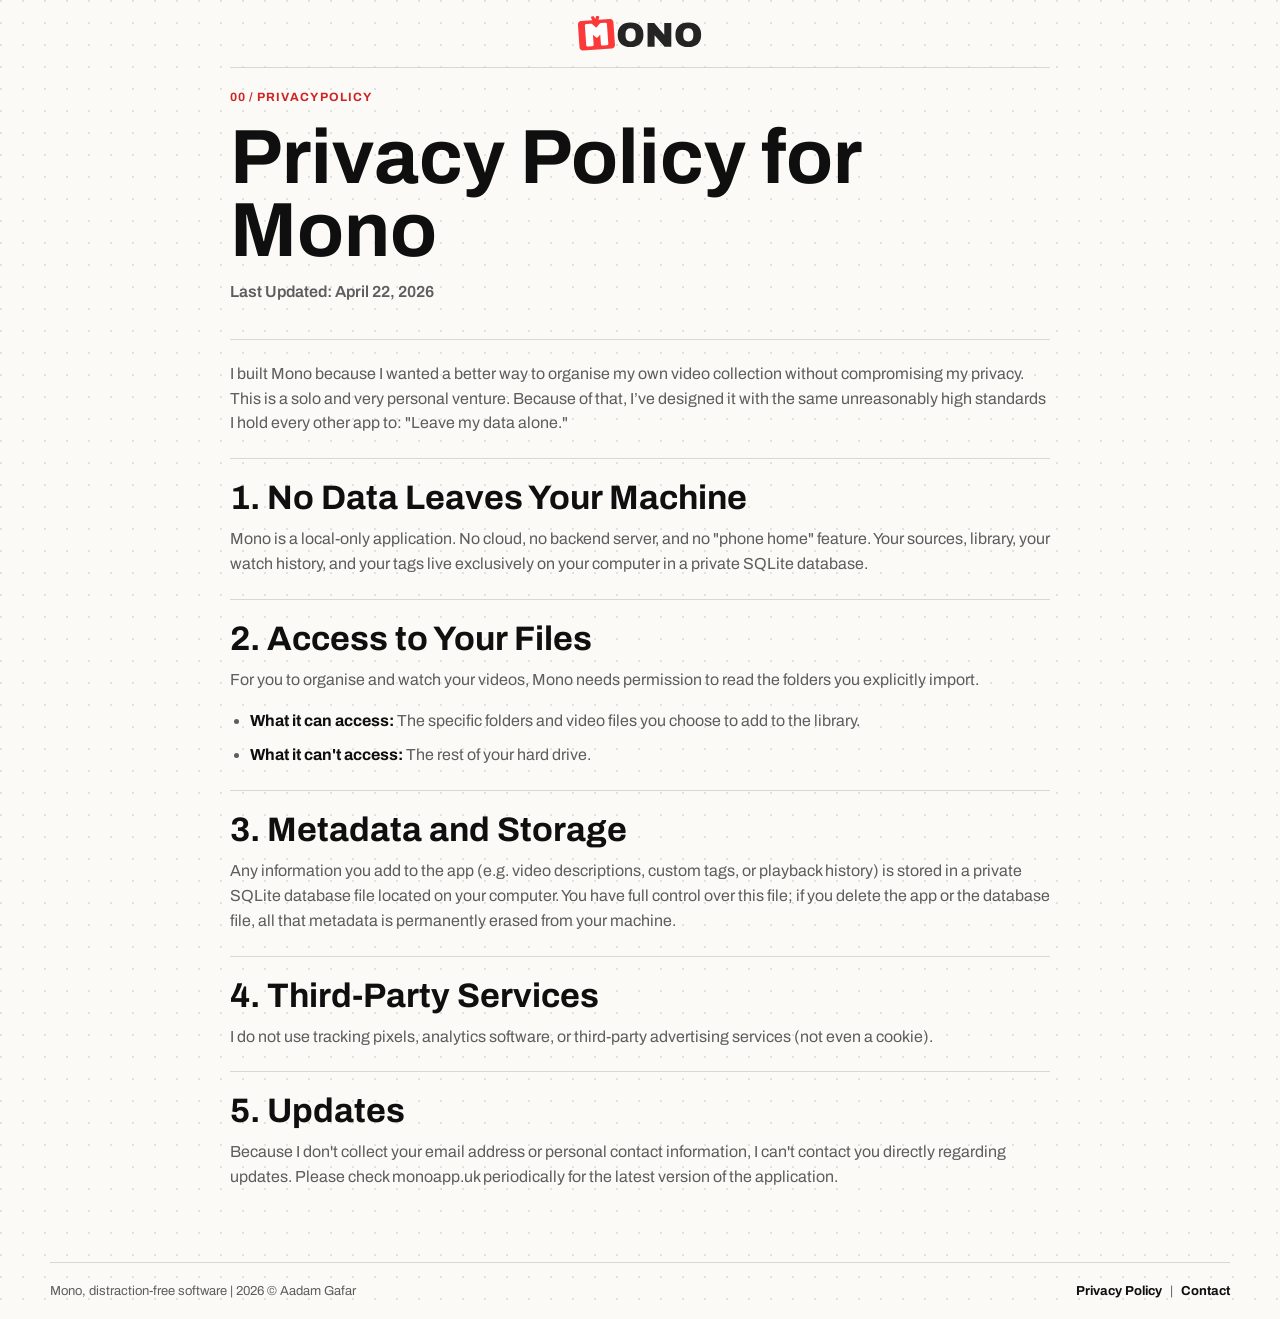
==== privacy.html @ 4a1cb00e "added privacy policy" ====
<!DOCTYPE html>
<html lang="en">

<head>
  <meta charset="UTF-8">
  <meta name="viewport" content="width=device-width, initial-scale=1.0">
  <meta name="description" content="Privacy policy for Mono, distraction-free software">
  <meta property="og:title" content="Mono Privacy Policy">
  <meta property="og:description" content="Privacy policy for Mono, distraction-free software">
  <meta property="og:type" content="website">
  <meta property="og:url" content="https://monoapp.uk/privacy.html">
  <title>Privacy Policy | Mono</title>
  <link rel="preconnect" href="https://fonts.googleapis.com">
  <link rel="preconnect" href="https://fonts.gstatic.com" crossorigin>
  <link href="https://fonts.googleapis.com/css2?family=Archivo:wght@400;500;600;700&display=swap" rel="stylesheet">
  <link rel="stylesheet" href="style.css">
  <link rel="icon" type="image/svg+xml" href="art/icon.svg">
</head>

<body>
  <header class="site-header" aria-label="Site header">
    <a class="brand" href="index.html" aria-label="Mono home">
      <img src="art/logo_dark_text.svg" alt="Mono" width="124" height="36">
    </a>
  </header>

  <main>
    <article class="policy-page" aria-labelledby="privacy-title">
      <div class="section-label">00 / Privacy Policy</div>
      <h1 id="privacy-title">Privacy Policy for Mono</h1>
      <p class="policy-updated">Last Updated: April 22, 2026</p>

      <section class="policy-section">
        <p>
          I built Mono because I wanted a better way to organise my own video collection without compromising my
          privacy. This is a solo and very personal venture. Because of that, I’ve designed it with the same
          unreasonably high standards I hold every other app to: "Leave my data alone."
        </p>
      </section>

      <section class="policy-section">
        <h2>1. No Data Leaves Your Machine</h2>
        <p>
          Mono is a local-only application. No cloud, no backend server, and no "phone home" feature. Your sources,
          library, your watch history, and your tags live exclusively on your computer in a private SQLite database.
        </p>
      </section>

      <section class="policy-section">
        <h2>2. Access to Your Files</h2>
        <p>
          For you to organise and watch your videos, Mono needs permission to read the folders you explicitly import.
        </p>
        <ul class="policy-list">
          <li><strong>What it can access:</strong> The specific folders and video files you choose to add to the
            library.</li>
          <li><strong>What it can't access:</strong> The rest of your hard drive.</li>
        </ul>
      </section>

      <section class="policy-section">
        <h2>3. Metadata and Storage</h2>
        <p>
          Any information you add to the app (e.g. video descriptions, custom tags, or playback history) is stored in a
          private SQLite database file located on your computer. You have full control over this file; if you delete the
          app or the database file, all that metadata is permanently erased from your machine.
        </p>
      </section>

      <section class="policy-section">
        <h2>4. Third-Party Services</h2>
        <p>
          I do not use tracking pixels, analytics software, or third-party advertising services (not even a cookie).
        </p>
      </section>

      <section class="policy-section">
        <h2>5. Updates</h2>
        <p>
          Because I don't collect your email address or personal contact information, I can't contact you directly
          regarding updates. Please check monoapp.uk periodically for the latest version of the application.
        </p>
      </section>
    </article>
  </main>

  <footer class="site-footer">
    <p>Mono, distraction-free software | 2026 &copy; Aadam Gafar</p>
    <nav class="footer-links" aria-label="Footer links">
      <a href="privacy.html" aria-current="page">Privacy Policy</a>
      <span aria-hidden="true">|</span>
      <a href="mailto:contact@monoapp.uk">Contact</a>
    </nav>
  </footer>
</body>

</html>
---- style.css ----
* {
  box-sizing: border-box;
}

:root {
  --color-text: #0f0f0f;
  --color-muted: #5d5d5d;
  --color-line: #d8d8d8;
  --color-bg: #ffffff;
  --color-bg-soft: #fbfaf7;
  --color-red: #cd2424;
  --max-width: 1180px;
}

html {
  min-height: 100%;
  scroll-behavior: smooth;
}

body {
  display: flex;
  flex-direction: column;
  min-height: 100vh;
  margin: 0;
  background:
    radial-gradient(circle at 1px 1px, rgba(15, 15, 15, 0.11) 1.15px, transparent 1.35px),
    linear-gradient(var(--color-bg-soft), var(--color-bg-soft));
  background-size: 22px 22px, auto;
  color: var(--color-text);
  font-family: "Archivo", Arial, Helvetica, sans-serif;
  font-size: 16px;
  line-height: 1.55;
  text-rendering: optimizeLegibility;
}

main {
  flex: 1;
}

@keyframes enter-soft {
  from {
    opacity: 0;
    transform: translateY(10px);
  }

  to {
    opacity: 1;
    transform: translateY(0);
  }
}

@keyframes enter-visual {
  from {
    opacity: 0;
    transform: translateY(8px) scale(0.985);
  }

  to {
    opacity: 1;
    transform: translateY(0) scale(1);
  }
}

@keyframes draw-divider {
  from {
    border-top-color: transparent;
  }

  to {
    border-top-color: var(--color-line);
  }
}

img {
  display: block;
  max-width: 100%;
  height: auto;
}

a {
  color: inherit;
  text-decoration: none;
}

a:focus-visible,
button:focus-visible {
  outline: 2px solid var(--color-red);
  outline-offset: 4px;
}

.site-header {
  display: flex;
  align-items: center;
  justify-content: center;
  width: min(100% - 32px, var(--max-width));
  margin: 0 auto;
  padding: 16px 0;
  animation: enter-soft 480ms cubic-bezier(0.2, 0.8, 0.2, 1) both;
}

.brand {
  display: inline-flex;
  align-items: center;
}

.brand img {
  width: 124px;
  height: auto;
}

.eyebrow,
.section-label {
  margin: 0 0 16px;
  color: var(--color-red);
  font-size: 12px;
  font-weight: 700;
  letter-spacing: 0.08em;
  line-height: 1.2;
  text-transform: uppercase;
}

h1,
h2,
h3,
p {
  margin-top: 0;
}

h1 {
  max-width: 760px;
  margin-bottom: 14px;
  font-size: clamp(42px, 6vw, 78px);
  font-weight: 700;
  line-height: 0.96;
  letter-spacing: 0;
}

h2 {
  margin-bottom: 16px;
  font-size: clamp(32px, 4vw, 54px);
  font-weight: 700;
  line-height: 1;
  letter-spacing: 0;
}

h3 {
  margin-bottom: 10px;
  font-size: 21px;
  line-height: 1.2;
}

.product-copy p,
.product-download {
  color: var(--color-muted);
}

.store-links {
  display: flex;
  flex-wrap: wrap;
  gap: 12px;
}

.download-link {
  display: inline-flex;
  align-items: center;
  justify-content: center;
  min-height: 46px;
  border: 1px solid var(--color-text);
  padding: 12px 18px;
  font-size: 14px;
  font-weight: 700;
  line-height: 1;
}

.download-link {
  border-color: var(--color-red);
  background: var(--color-red);
  color: #ffffff;
}

.download-link:hover {
  background: var(--color-text);
  border-color: var(--color-text);
  color: #ffffff;
}

.product-visual {
  margin: 0;
  animation: enter-visual 620ms cubic-bezier(0.2, 0.8, 0.2, 1) both;
}

.product-section {
  width: min(100% - 32px, var(--max-width));
  margin: 0 auto;
  border-top: 1px solid var(--color-line);
  padding: 18px 0;
  animation: draw-divider 500ms ease both;
}

.product-section:nth-child(1) {
  animation-delay: 80ms;
}

.product-section:nth-child(2) {
  animation-delay: 180ms;
}

.policy-page {
  width: min(100% - 32px, 820px);
  margin: 0 auto;
  border-top: 1px solid var(--color-line);
  padding: 22px 0 56px;
  animation: draw-divider 500ms ease both;
}

.policy-page h1 {
  margin-bottom: 12px;
}

.policy-updated {
  margin-bottom: 34px;
  color: var(--color-muted);
  font-weight: 600;
}

.policy-section {
  border-top: 1px solid var(--color-line);
  padding: 22px 0 0;
  animation: enter-soft 560ms cubic-bezier(0.2, 0.8, 0.2, 1) both;
}

.policy-section + .policy-section {
  margin-top: 22px;
}

.policy-section h2 {
  margin-bottom: 12px;
  font-size: clamp(24px, 3vw, 34px);
}

.policy-section p {
  color: var(--color-muted);
}

.policy-list {
  display: grid;
  gap: 10px;
  margin: 14px 0 0;
  padding-left: 20px;
  color: var(--color-muted);
}

.policy-list strong {
  color: var(--color-text);
}

.policy-contact {
  margin-top: 8px;
}

.product-grid {
  display: grid;
  grid-template-columns: minmax(0, 1.08fr) minmax(280px, 0.92fr);
  align-items: center;
  gap: clamp(12px, 2vw, 24px);
}

.product-grid-visual-first {
  grid-template-columns: minmax(280px, 0.92fr) minmax(0, 1.08fr);
}

.product-grid-visual-first .product-copy {
  grid-column: 2;
}

.product-grid-visual-first .product-visual {
  grid-column: 1;
  grid-row: 1;
}

.product-copy {
  max-width: 560px;
  animation: enter-soft 560ms cubic-bezier(0.2, 0.8, 0.2, 1) both;
}

.product-section:nth-child(1) .product-copy {
  animation-delay: 130ms;
}

.product-section:nth-child(1) .product-visual {
  animation-delay: 210ms;
}

.product-section:nth-child(2) .product-copy {
  animation-delay: 260ms;
}

.product-section:nth-child(2) .product-visual {
  animation-delay: 340ms;
}

.feature-list {
  display: grid;
  gap: 12px;
  margin: 18px 0 0;
  padding: 0;
  list-style: none;
}

.feature-list li {
  border-top: 1px solid var(--color-line);
  padding-top: 10px;
  font-weight: 600;
}

.product-download {
  margin-top: 20px;
}

.site-footer {
  display: flex;
  align-items: center;
  justify-content: space-between;
  gap: 16px;
  width: min(100% - 32px, var(--max-width));
  margin: auto auto 0;
  border-top: 1px solid var(--color-line);
  padding: 18px 0;
  color: var(--color-muted);
  font-size: 13px;
  animation: enter-soft 520ms cubic-bezier(0.2, 0.8, 0.2, 1) 440ms both;
}

.site-footer p {
  margin: 0;
}

.footer-links {
  display: inline-flex;
  align-items: center;
  gap: 8px;
  color: var(--color-muted);
}

.site-footer a,
.footer-links a {
  color: var(--color-text);
  font-weight: 700;
  text-align: right;
  white-space: nowrap;
}

.site-footer a:hover,
.footer-links a:hover {
  color: var(--color-red);
}

@media (max-width: 900px) {
  .site-header,
  .store-links {
    align-items: flex-start;
  }

  .site-header {
    flex-direction: column;
  }

  .product-grid,
  .product-grid-visual-first {
    grid-template-columns: 1fr;
  }

  .product-grid-visual-first .product-copy,
  .product-grid-visual-first .product-visual {
    grid-column: auto;
    grid-row: auto;
  }

  .product-section {
    padding: 18px 0;
  }
}

@media (max-width: 560px) {
  .site-header,
  .site-footer,
  .product-section,
  .policy-page {
    width: min(100% - 24px, var(--max-width));
  }

  .download-link {
    width: 100%;
  }

  .site-footer {
    align-items: flex-start;
    flex-direction: column;
  }

  .site-footer a,
  .footer-links a {
    text-align: left;
    white-space: normal;
  }
}

@media (prefers-reduced-motion: reduce) {
  *,
  *::before,
  *::after {
    animation-duration: 1ms !important;
    animation-iteration-count: 1 !important;
    scroll-behavior: auto !important;
  }
}
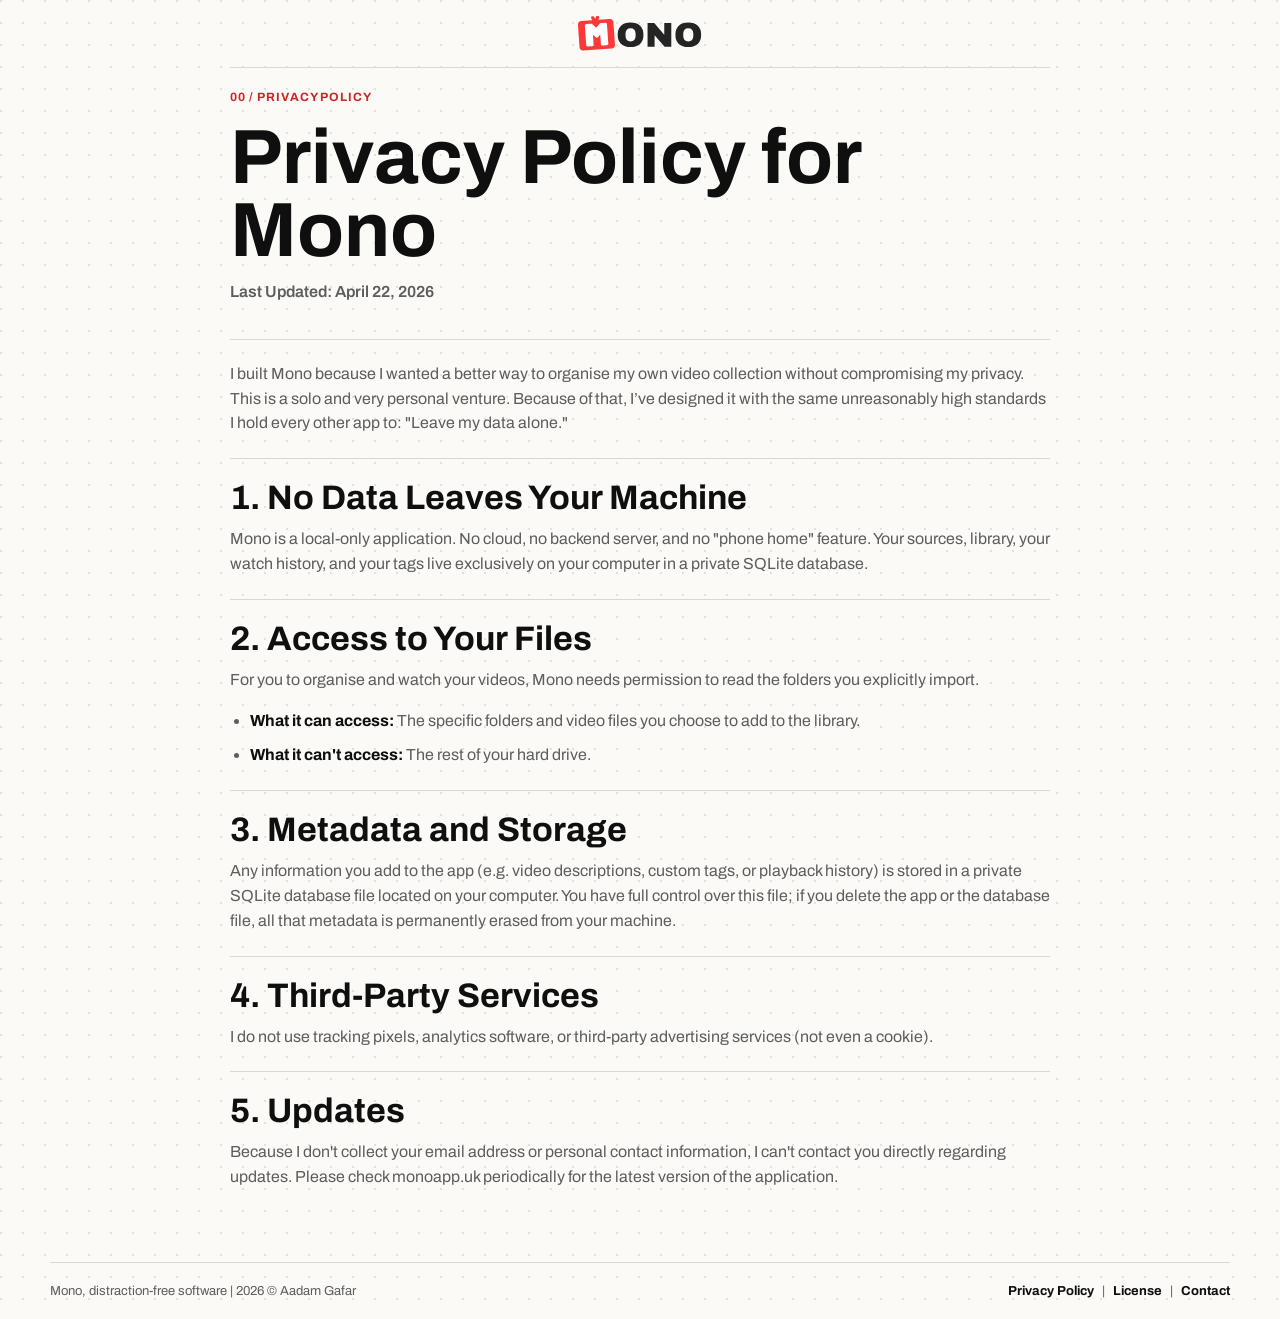
==== commit fddbb7a1: "Added license" ====
--- a/privacy.html
+++ b/privacy.html
@@ -89,9 +89,11 @@
     <nav class="footer-links" aria-label="Footer links">
       <a href="privacy.html" aria-current="page">Privacy Policy</a>
       <span aria-hidden="true">|</span>
+      <a href="license.html">License</a>
+      <span aria-hidden="true">|</span>
       <a href="mailto:contact@monoapp.uk">Contact</a>
     </nav>
   </footer>
 </body>
 
-</html>+</html>
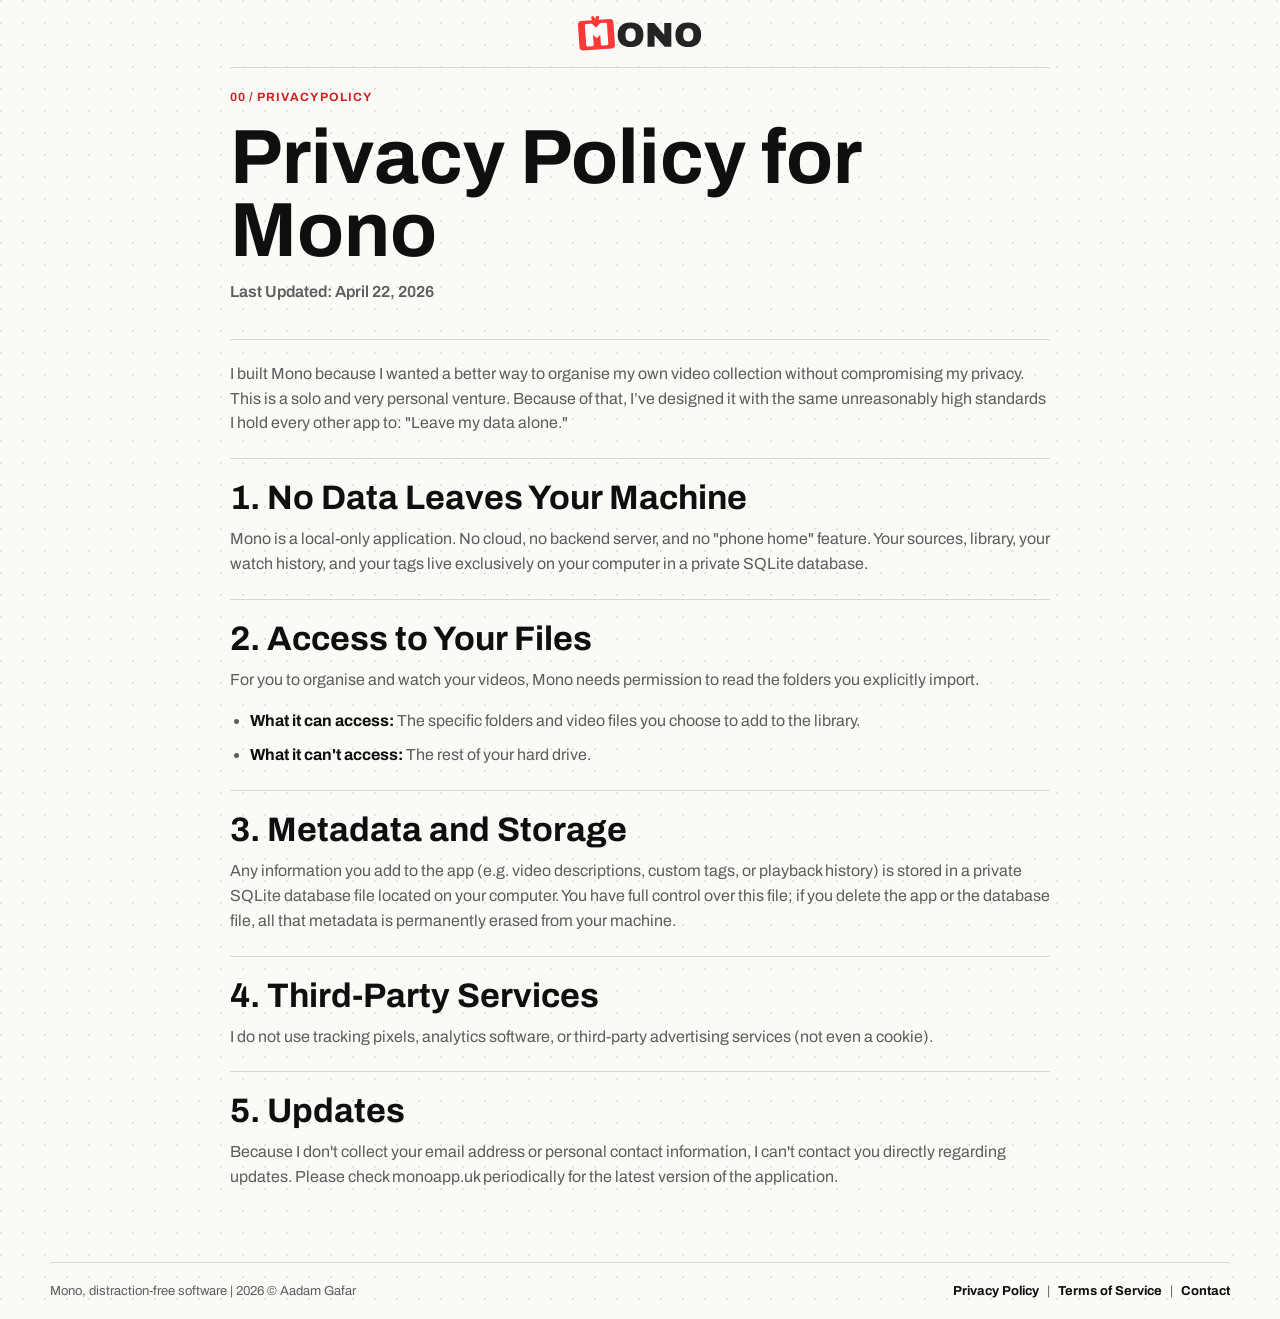
==== commit 9803f0b0: "changed license to terms of service" ====
--- a/privacy.html
+++ b/privacy.html
@@ -89,7 +89,7 @@
     <nav class="footer-links" aria-label="Footer links">
       <a href="privacy.html" aria-current="page">Privacy Policy</a>
       <span aria-hidden="true">|</span>
-      <a href="license.html">License</a>
+      <a href="terms.html">Terms of Service</a>
       <span aria-hidden="true">|</span>
       <a href="mailto:contact@monoapp.uk">Contact</a>
     </nav>
